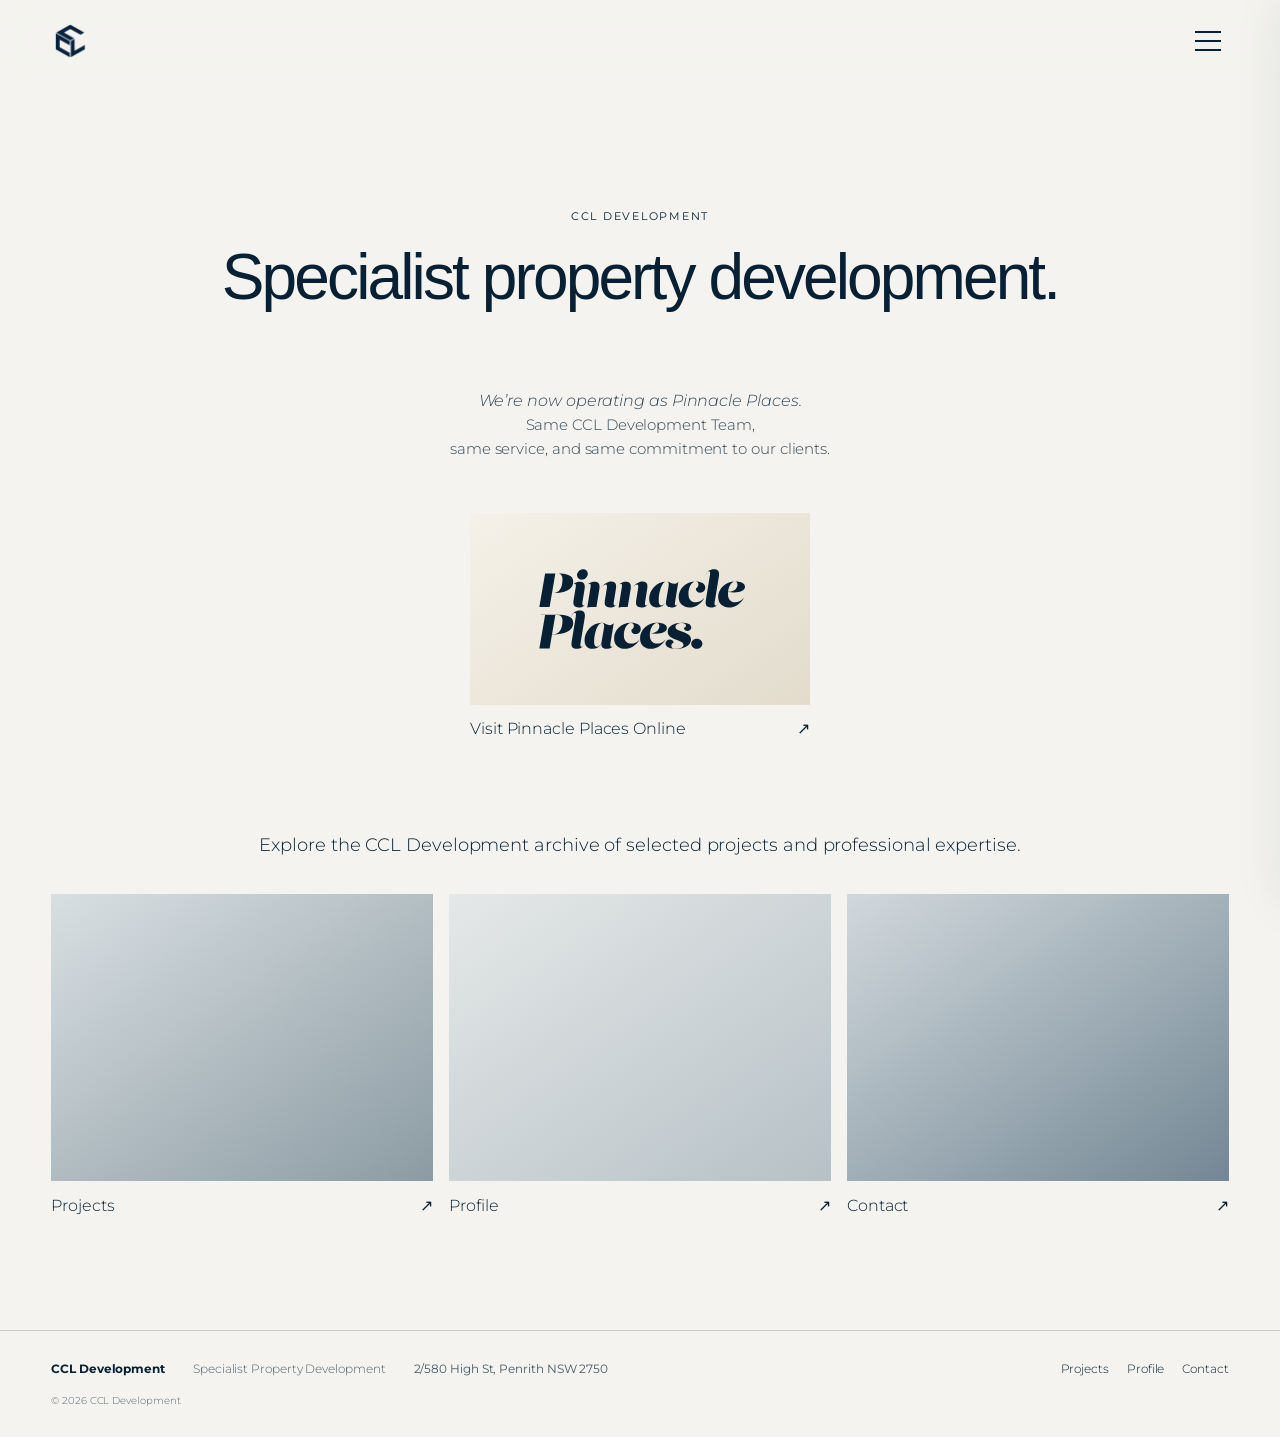
==== index.html @ d432ade6 "Highland Views: two new images and arrow controls for the gallery" ====
<!doctype html>
<html lang="en-AU">
<head>
<meta charset="utf-8">
<meta name="viewport" content="width=device-width, initial-scale=1">
<meta name="theme-color" content="#072033">
<meta name="description" content="CCL Development is a boutique property development firm based in Western Sydney offering specialist services for residential, urban and masterplanned sites across NSW and the Gold Coast.">
<link rel="canonical" href="https://www.ccldevelopment.com.au/"><link rel="icon" href="/favicon.ico" sizes="any"><link rel="icon" type="image/png" sizes="144x144" href="/assets/favicon-144.png?v=2"><link rel="icon" type="image/png" sizes="192x192" href="/assets/icon-192.png?v=2"><link rel="apple-touch-icon" sizes="180x180" href="/assets/apple-touch-icon.png?v=2">
<meta name="robots" content="index, follow, max-image-preview:large, noai, noimageai">
<meta property="og:type" content="website">
<meta property="og:site_name" content="CCL Development">
<meta property="og:locale" content="en_AU">
<meta property="og:title" content="CCL Development | Specialist Property Development">
<meta property="og:description" content="CCL Development is a boutique property development firm based in Western Sydney offering specialist services for residential, urban and masterplanned sites across NSW and the Gold Coast.">
<meta property="og:url" content="https://www.ccldevelopment.com.au/">
<meta property="og:image" content="https://www.ccldevelopment.com.au/assets/og-card.jpg">
<meta property="og:image:width" content="1200">
<meta property="og:image:height" content="630">
<meta property="og:image:alt" content="CCL Development wordmark">
<meta name="twitter:card" content="summary_large_image">
<meta name="twitter:title" content="CCL Development | Specialist Property Development">
<meta name="twitter:description" content="CCL Development is a boutique property development firm based in Western Sydney offering specialist services for residential, urban and masterplanned sites across NSW and the Gold Coast.">
<meta name="twitter:image" content="https://www.ccldevelopment.com.au/assets/og-card.jpg">
<script type="application/ld+json">{"@context":"https://schema.org","@type":"ProfessionalService","@id":"https://www.ccldevelopment.com.au/#business","name":"CCL Development","legalName":"CCL Development Pty Ltd","url":"https://www.ccldevelopment.com.au/","description":"CCL Development is a boutique property development firm based in Western Sydney offering specialist services for residential, urban and masterplanned sites across NSW and the Gold Coast.","logo":"https://www.ccldevelopment.com.au/assets/CCL_Brandmark_logo.png","image":"https://www.ccldevelopment.com.au/assets/og-card.jpg","address":{"@type":"PostalAddress","streetAddress":"2/580 High St","addressLocality":"Penrith","addressRegion":"NSW","postalCode":"2750","addressCountry":"AU"},"geo":{"@type":"GeoCoordinates","latitude":-33.7528,"longitude":150.6917},"hasMap":"https://share.google/WNM6VD8Fxzm7OBNzL","areaServed":[{"@type":"AdministrativeArea","name":"Western Sydney"},{"@type":"State","name":"New South Wales"},{"@type":"AdministrativeArea","name":"Gold Coast"}],"knowsAbout":["residential property development","urban development","masterplanned communities","site acquisition and development strategy"],"sameAs":["https://share.google/WNM6VD8Fxzm7OBNzL","https://www.linkedin.com/company/ccl-development"],"hasOfferCatalog":{"@type":"OfferCatalog","name":"CCL Development services","itemListElement":[{"@type":"Offer","itemOffered":{"@type":"Service","name":"residential property development","areaServed":{"@type":"State","name":"New South Wales"}}},{"@type":"Offer","itemOffered":{"@type":"Service","name":"urban development","areaServed":{"@type":"State","name":"New South Wales"}}},{"@type":"Offer","itemOffered":{"@type":"Service","name":"masterplanned sites","areaServed":[{"@type":"State","name":"New South Wales"},{"@type":"AdministrativeArea","name":"Gold Coast"}]}}]}}</script>
<script type="application/ld+json">{"@context":"https://schema.org","@type":"WebSite","@id":"https://www.ccldevelopment.com.au/#website","name":"CCL Development","url":"https://www.ccldevelopment.com.au/","inLanguage":"en-AU","publisher":{"@id":"https://www.ccldevelopment.com.au/#business"}}</script>

<title>CCL Development | Specialist Property Development</title>
<link rel="preload" as="image" href="/assets/ccl-background.webp" type="image/webp" fetchpriority="high"><link rel="preload" href="/assets/fonts/montserrat-latin-var.woff2" as="font" type="font/woff2" crossorigin><link rel="stylesheet" href="/style.css?v=19">
<script defer src="/script.js?v=11"></script>
</head>
<body class="launch-transition intro-pending">
<div class="intro launch-overlay" aria-label="CCL Development introduction">
  <div class="intro-brand">
    <img class="intro-mark" src="/assets/CCL_Brandmark_logo.png" alt="CCL cube mark">
    <img class="intro-wordmark" src="/assets/CCL_wordmark.png" alt="CCL Development">
    <img class="intro-descriptor" src="/assets/CCL_wordmark-specialist property development.png" alt="Specialist Property Development">
  </div>
</div>
<header class="site-header">
  <a class="header-brand" href="/" aria-label="CCL Development home"><img class="header-brand-icon" src="/assets/CCL_Brandmark_logo.png" alt=""><img class="header-brand-wordmark" src="/assets/CCL_wordmark.png" alt="CCL Development"></a>
  <button class="menu-toggle" type="button" aria-label="Open menu" aria-expanded="false" aria-controls="site-menu"><span></span><span></span><span></span></button>
</header>
<div class="menu-scrim" hidden></div>
<nav class="site-menu" id="site-menu" aria-label="Main navigation" aria-hidden="true">
  <a href="/projects/">Projects <span>↗︎</span></a>
  <a href="/profile/">Profile <span>↗︎</span></a>
  <a href="/contact/">Contact <span>↗︎</span></a>
</nav>
<main id="main-content">
<section class="home-intro">
  <p class="eyebrow" data-reveal>CCL Development</p>
  <h1 data-reveal>Specialist property development.</h1>
  <p class="rebrand-note"><span class="rebrand-lead" data-reveal>We’re now operating as Pinnacle Places.</span><br><span class="rebrand-plain" data-reveal>Same CCL Development Team,<br> same service, and same commitment to our clients.</span></p>
  <a class="pinnacle-card" data-reveal href="https://www.pinnacleplaces.com.au/" target="_blank" rel="noopener">
    <span class="pinnacle-panel"><span class="pinnacle-logo" role="img" aria-label="Pinnacle Places"></span></span>
    <span class="card-label">Visit Pinnacle Places Online <b>↗︎</b></span>
  </a>

  <p data-reveal>Explore the CCL Development archive of selected projects and professional expertise.</p>
</section>
<section class="destination-grid" aria-label="Explore CCL Development">
  <a class="destination-card" data-reveal href="/projects/"><span class="card-image project-image"></span><span class="card-label">Projects <b>↗︎</b></span></a>
  <a class="destination-card" data-reveal href="/profile/"><span class="card-image profile-image"></span><span class="card-label">Profile <b>↗︎</b></span></a>
  <a class="destination-card" data-reveal href="/contact/"><span class="card-image contact-image"></span><span class="card-label">Contact <b>↗︎</b></span></a>
</section>
</main>
<footer class="site-footer"><a href="/">CCL Development</a><span>Specialist Property Development</span><a class="footer-address" href="https://share.google/WNM6VD8Fxzm7OBNzL" target="_blank" rel="noopener">2/580 High St, Penrith NSW 2750</a><div class="footer-links"><a href="/projects/">Projects</a><a href="/profile/">Profile</a><a href="/contact/">Contact</a></div><small>© <span data-year></span> CCL Development</small></footer>
</body></html>
---- style.css ----
:root{--navy:#072033;--paper:#f4f3ef;--white:#fff;--ink:#072033;--ease:cubic-bezier(.22,1,.36,1);font-family:Arial,Helvetica,sans-serif;color:var(--ink);background:var(--paper)}*{box-sizing:border-box}html{scroll-behavior:smooth}body{margin:0;background:var(--paper);color:var(--navy);min-height:100vh}a{color:inherit}button{font:inherit}.intro{position:fixed;inset:0;z-index:1000;display:grid;place-items:center;background-color:var(--navy);background-image:url('/assets/ccl-background.webp');background-size:cover;background-position:center;animation:intro-out 700ms ease 3.25s forwards;pointer-events:none}.intro-brand{width:min(520px,78vw);display:flex;flex-direction:column;align-items:center;gap:clamp(16px,3vh,28px)}.intro-mark{width:clamp(100px,15vw,160px);height:auto;display:block;opacity:0;animation:asset-in 500ms ease .35s forwards}.intro-wordmark,.intro-descriptor{width:min(75%,360px);animation:asset-in 500ms ease 1.55s forwards}.intro-wordmark{width:min(100%,500px);animation:asset-in 500ms ease 1.05s forwards} .intro-descriptor{width:min(75%,360px);animation:asset-in 500ms ease 1.55s forwards}@keyframes asset-in{to{opacity:1}}@keyframes intro-out{to{opacity:0;visibility:hidden}}body.intro-pending{overflow:hidden;animation:unlock 0s linear 3.95s forwards}@keyframes unlock{to{overflow:auto}}.site-header{position:fixed;z-index:100;top:0;left:0;right:0;min-height:76px;padding:20px clamp(20px,4vw,56px);display:flex;align-items:center;justify-content:space-between;background:rgba(244,243,239,.92);backdrop-filter:blur(12px);-webkit-backdrop-filter:blur(12px)}.header-brand{position:relative;display:flex;align-items:center;width:clamp(180px,25vw,300px);height:36px;line-height:0;text-decoration:none}
.header-brand img{display:block;width:auto;height:36px;max-width:100%;object-fit:contain;transition:opacity .2s ease}
.header-brand .header-brand-icon{opacity:1}
.header-brand .header-brand-wordmark{position:absolute;left:0;top:50%;height:36px;width:auto;max-width:100%;opacity:0;transform:translateY(-50%)}
.header-brand:hover .header-brand-icon,.header-brand:focus-visible .header-brand-icon{opacity:0}
.header-brand:hover .header-brand-wordmark,.header-brand:focus-visible .header-brand-wordmark{opacity:1}
@media(max-width:700px){.header-brand{height:30px}.header-brand img,.header-brand .header-brand-wordmark{height:30px}}.menu-toggle{width:42px;height:42px;display:grid;place-content:center;gap:7px;border:0;background:transparent;color:var(--navy);cursor:pointer;z-index:121}.menu-toggle span{width:26px;height:2px;background:var(--navy);display:block;transition:transform .25s ease,opacity .2s ease}.menu-toggle span:nth-child(1){transform:translateY(0)}.menu-toggle span:nth-child(2){transform:translateY(0)}.menu-toggle span:nth-child(3){transform:translateY(0)}.menu-toggle[aria-expanded=true] span:nth-child(1){transform:translateY(9px) rotate(45deg)}.menu-toggle[aria-expanded=true] span:nth-child(2){opacity:0}.menu-toggle[aria-expanded=true] span:nth-child(3){transform:translateY(-9px) rotate(-45deg)}.menu-scrim{position:fixed;inset:0;background:rgba(7,32,51,.16);z-index:109}.site-menu{position:fixed;z-index:110;top:0;right:0;width:min(460px,100%);height:100dvh;padding:120px clamp(28px,6vw,64px) 48px;background:rgba(244,243,239,.97);display:flex;flex-direction:column;gap:0;transform:translateX(102%);transition:transform .35s var(--ease);box-shadow:-12px 0 45px rgba(7,32,51,.08)}.site-menu.open{transform:translateX(0)}.site-menu a{padding:22px 0;border-bottom:1px solid rgba(7,32,51,.18);text-decoration:none;font-size:clamp(28px,4vw,42px);display:flex;justify-content:space-between;align-items:center}.site-menu a span{font-size:20px}.home-intro{max-width:900px;margin:0 auto;padding:clamp(150px,22vh,230px) 24px 70px;text-align:center}.eyebrow{text-transform:uppercase;letter-spacing:.16em;font-size:11px}.home-intro h1{font-size:clamp(34px,6vw,72px);font-weight:400;letter-spacing:var(--heading-tracking);line-height:1.03;margin:22px auto;max-width:780px}.home-intro>p:last-child{font-size:clamp(15px,1.5vw,18px);line-height:1.7;max-width:500px;margin:0 auto}.destination-grid{display:grid;grid-template-columns:repeat(3,minmax(0,1fr));gap:16px;padding:0 clamp(20px,4vw,56px) 100px}.destination-card{text-decoration:none;min-width:0}.card-image{display:block;aspect-ratio:4/3;background:#eef0f1;position:relative;overflow:hidden}.project-image{background:linear-gradient(145deg,#d8dfe2,#8c9ba3)}.profile-image{background:linear-gradient(145deg,#e5e8e8,#b6c1c6)}.contact-image{background:linear-gradient(145deg,#d1d8dc,#738794)}.card-image:after{content:'';position:absolute;inset:0;background:var(--navy);opacity:0;transition:opacity .25s ease}.destination-card:hover .card-image:after,.destination-card:focus-visible .card-image:after{opacity:.92}.card-label{display:flex;justify-content:space-between;align-items:center;padding:15px 0;font-size:16px}.card-label b{font-weight:400}.site-footer{padding:30px clamp(20px,4vw,56px);border-top:1px solid rgba(7,32,51,.18);display:flex;flex-wrap:wrap;gap:18px 28px;align-items:center;font-size:12px}.site-footer>a{text-decoration:none;font-weight:700}.site-footer>span{opacity:.7}.footer-links{display:flex;gap:18px;margin-left:auto}.footer-links a{text-decoration:none}.site-footer small{width:100%;opacity:.65}.page-content{max-width:1000px;margin:0 auto;padding:160px 24px 100px;min-height:70vh}.page-content h1{font-size:clamp(38px,7vw,76px);font-weight:400;letter-spacing:var(--heading-tracking);margin:0 0 24px}.page-content p{max-width:680px;line-height:1.8}.text-link{display:inline-block;margin-top:20px;text-underline-offset:5px}@media(max-width:700px){.intro{background-image:url('/assets/ccl-background.webp')}.intro-brand{width:min(82vw,420px)}.intro-mark{width:clamp(100px,25vw,140px)}.site-header{min-height:68px;padding:15px 18px}.header-brand{width:min(66vw,245px)}.destination-grid{grid-template-columns:1fr;gap:24px;padding-bottom:64px}.card-image{aspect-ratio:5/3}.site-footer{align-items:flex-start;flex-direction:column;gap:12px}.footer-links{margin-left:0;flex-wrap:wrap}.home-intro{padding-top:145px}.site-menu{padding-top:100px}}@media(prefers-reduced-motion:reduce){*,*:before,*:after{scroll-behavior:auto!important;animation-duration:.01ms!important;animation-delay:0ms!important;transition-duration:.01ms!important}.intro{display:none}body.intro-pending{overflow:auto}}
/* Launch overlay: brand assets arrive in sequence, hold, then reveal the homepage. */
.launch-transition{overflow:hidden}
.launch-overlay.intro{
  background-color:var(--navy);
  background-image:url('[data-uri]'),url('/assets/ccl-background.webp');
  background-size:cover;
  background-position:center;
  animation:intro-out 700ms ease 3.25s forwards;
  pointer-events:none;
}
.launch-overlay .intro-brand img{
  display:block;
  height:auto;
  max-width:100%;
  filter:brightness(0) invert(1);
  opacity:0;
}
.launch-overlay .intro-mark{width:clamp(100px,15vw,160px);animation:ccl-fade-in 350ms ease-out .125s both}
.launch-overlay .intro-wordmark{width:min(100%,500px);animation:ccl-fade-in 325ms ease-out .575s both}
.launch-overlay .intro-descriptor{width:min(75%,360px);animation:ccl-fade-in 325ms ease-out 1.025s both}
@keyframes ccl-fade-in{from{opacity:0}to{opacity:1}}
@media(max-width:700px){
 .launch-overlay.intro{background-image:url('[data-uri]'),url('/assets/ccl-background.webp')}
 .launch-overlay .intro-brand{width:min(82vw,420px)}
 .launch-overlay .intro-mark{width:clamp(100px,25vw,140px)}
 .launch-overlay .intro-wordmark{width:100%}
 .launch-overlay .intro-descriptor{width:min(88%,360px)}
}
@media(prefers-reduced-motion:reduce){
 .launch-overlay.intro{animation:intro-out 1ms linear 3s forwards}
 .launch-overlay .intro-mark,.launch-overlay .intro-wordmark,.launch-overlay .intro-descriptor{animation:none!important;opacity:1!important}
 .launch-transition{overflow:auto}
}

/* Projects index and project-detail image gallery */
.projects-page{max-width:none;padding-left:clamp(20px,4vw,56px);padding-right:clamp(20px,4vw,56px)}
.projects-page>.eyebrow{margin-bottom:16px}
.projects-page>h1{margin-bottom:44px}
.project-list{padding:0 0 40px;gap:16px}
.project-list .card-image{aspect-ratio:4/3}
.project-detail{padding-top:76px}
.project-detail-intro{max-width:1000px;margin:0 auto;padding:clamp(100px,16vh,170px) 24px 48px}
.project-detail-intro h1{font-size:clamp(38px,7vw,76px);font-weight:400;letter-spacing:var(--heading-tracking);margin:0}
.gallery{position:relative}
.project-gallery{display:flex;gap:16px;overflow-x:auto;overscroll-behavior-x:contain;padding:0 clamp(20px,4vw,56px) 84px;scroll-snap-type:x mandatory;scroll-padding-inline:clamp(20px,4vw,56px)}
.project-gallery:focus-visible{outline:2px solid var(--navy);outline-offset:-4px}
.gallery-nav{position:absolute;right:clamp(20px,4vw,56px);bottom:18px;display:flex;gap:10px}
.gallery-nav[hidden]{display:none}
.gallery-arrow{width:44px;height:44px;display:grid;place-content:center;border:1px solid rgba(7,32,51,.26);border-radius:50%;background:transparent;color:var(--navy);font:inherit;font-size:17px;line-height:1;cursor:pointer;transition:background .25s var(--ease),color .25s var(--ease),border-color .25s var(--ease),opacity .25s ease}
.gallery-arrow:hover,.gallery-arrow:focus-visible{background:var(--navy);border-color:var(--navy);color:var(--paper)}
.gallery-arrow:focus-visible{outline:2px solid var(--navy);outline-offset:2px}
.gallery-arrow[disabled]{opacity:.26;cursor:default;background:transparent;border-color:rgba(7,32,51,.26);color:var(--navy)}
.project-gallery:empty{min-height:0}
.project-gallery>*{flex:0 0 min(72vw,760px);min-width:0;scroll-snap-align:start}
.project-gallery img{display:block;width:100%;height:auto;object-fit:cover}
@media(max-width:700px){.project-list{grid-template-columns:1fr;gap:24px}.project-detail-intro{padding-top:110px}.project-gallery>*{flex-basis:86vw}.gallery-arrow{width:40px;height:40px;font-size:16px}}

/* Typography: geometric sans-serif system stack, Gotham-adjacent. */
/* Typography tokens.
   Headings: Arial on every platform, with metric-matching Liberation Sans as
   the fallback for Linux and Android so the face does not drift to Roboto.
   Body: Montserrat Light, self-hosted variable woff2, set at -0.005em tracking
   to mirror Rebekah's Illustrator setting. To swap the body face, change
   --font-body and the @font-face below; nothing else needs touching. */
@font-face{
  font-family:'Montserrat';
  src:url('/assets/fonts/montserrat-latin-var.woff2') format('woff2');
  font-weight:100 900;
  font-style:normal;
  font-display:swap;
  unicode-range:U+0000-00FF,U+0131,U+0152-0153,U+02BB-02BC,U+02C6,U+02DA,U+02DC,U+0304,U+0308,U+0329,U+2000-206F,U+2074,U+20AC,U+2122,U+2191,U+2193,U+2212,U+2215,U+FEFF,U+FFFD;
}
@font-face{
  font-family:'Montserrat';
  src:url('/assets/fonts/montserrat-latin-italic-var.woff2') format('woff2');
  font-weight:100 900;
  font-style:italic;
  font-display:swap;
  unicode-range:U+0000-00FF,U+0131,U+0152-0153,U+02BB-02BC,U+02C6,U+02DA,U+02DC,U+0304,U+0308,U+0329,U+2000-206F,U+2074,U+20AC,U+2122,U+2191,U+2193,U+2212,U+2215,U+FEFF,U+FFFD;
}
:root{
  --font-heading:Arial,"Liberation Sans","Helvetica Neue",Helvetica,sans-serif;
  --font-body:'Montserrat',Arial,"Liberation Sans","Helvetica Neue",Helvetica,sans-serif;
  --heading-tracking:-.045em;
  --heading-leading:1.03;
  --body-tracking:-.005em;
  font-family:var(--font-body)
}
body,input,textarea,button{font-family:var(--font-body);letter-spacing:var(--body-tracking)}
.card-label,.site-footer{font-weight:300}
h1,h2,h3,.site-menu a{font-family:var(--font-heading);font-weight:400;letter-spacing:var(--heading-tracking);line-height:var(--heading-leading)}

.page-content p,.home-intro>p:last-child{font-weight:300;line-height:1.7}
.contact-page>p{margin-bottom:32px}






.contact-submit{align-self:flex-start;min-width:130px;padding:14px 24px;border:1px solid var(--navy);background:var(--navy);color:#fff;cursor:pointer;transition:background .2s ease,color .2s ease}
.contact-submit:hover,.contact-submit:focus-visible{background:transparent;color:var(--navy)}


.home-intro h1{font-size:clamp(32px,5.4vw,64px);max-width:860px;text-wrap:balance}

/* ---- home hero rhythm -------------------------------------------------
   Vertical gaps are expressed in line heights so the spacing she asked for
   ("three line breaks", "two more") survives any font size change. */
.home-intro{--lede-size:clamp(15px,1.5vw,18px);--lede-line:calc(var(--lede-size) * 1.7)}
.home-intro h1{margin-bottom:0}
.home-intro>p:last-child{margin:calc(var(--lede-line) * 3) auto 0;max-width:780px}

/* Rebrand notice. First sentence stays italic, the qualifying line under it
   is upright and a point smaller. */
.rebrand-note{--note-size:clamp(14px,1.35vw,16px);--note-line:calc(var(--note-size) * 1.6);
  font-size:var(--note-size);font-style:italic;font-weight:300;line-height:1.6;
  letter-spacing:var(--body-tracking);color:rgba(7,32,51,.82);max-width:min(680px,100%);
  margin:calc(var(--note-line) * 3) auto calc(var(--note-line) + 26px)}
.rebrand-note .rebrand-plain{display:inline-block;font-style:normal;font-size:calc(var(--note-size) - 1px)}

/* Pinnacle Places card. Same anatomy as the destination cards below: a panel
   that floods navy on hover, with the label and CCL arrow beneath it. The
   wordmark is the client's own SVG, tinted through a mask so it can flip from
   navy to cream without needing a second file. */
.pinnacle-card{display:block;width:min(340px,100%);margin:0 auto;text-decoration:none}
.pinnacle-panel{display:grid;place-items:center;position:relative;overflow:hidden;aspect-ratio:16/9;
  background:linear-gradient(145deg,#f5f1e8,#e3dccd)}
.pinnacle-panel:after{content:'';position:absolute;inset:0;background:var(--navy);opacity:0;
  transition:opacity .25s var(--ease)}
.pinnacle-card:hover .pinnacle-panel:after,.pinnacle-card:focus-visible .pinnacle-panel:after{opacity:.94}
.pinnacle-logo{position:relative;z-index:1;width:62%;aspect-ratio:277/105.08;background-color:var(--navy);
  -webkit-mask:url('/assets/pinnacle-places-wordmark.svg') center/contain no-repeat;
  mask:url('/assets/pinnacle-places-wordmark.svg') center/contain no-repeat;
  transition:background-color .25s var(--ease)}
.pinnacle-card:hover .pinnacle-logo,.pinnacle-card:focus-visible .pinnacle-logo{background-color:#FBF6EA}
.pinnacle-card .card-label{padding:14px 0 0}

/* tighter join between the hero and the three cards so they read as one block */
.home-intro{padding-bottom:34px}

/* ---- entrance ---------------------------------------------------------
   Copy settles line by line, down the page and then across. Headings and
   paragraphs are split into measured lines by script.js, so each line lifts
   and fades a beat after the one above it; cards, panels and images arrive
   as whole blocks. Only armed when the script runs (body.reveal-ready), so
   nothing is ever hidden if it fails. */
.reveal-ready [data-reveal]:not(.rv-lines){opacity:0;transform:translateY(18px);
  transition:opacity .9s var(--ease),transform .9s var(--ease)}
.reveal-ready [data-reveal]:not(.rv-lines).is-in{opacity:1;transform:none}

/* a word inside a measured line. inline-block so it can carry a transform
   without disturbing the wrap the browser has already chosen. */
.reveal-ready .rv-w{display:inline-block;opacity:0;transform:translateY(.42em);
  transition:opacity .95s var(--ease),transform .95s var(--ease)}
.reveal-ready .rv-lines.is-in .rv-w{opacity:1;transform:none}

/* the rebrand lead needs its own box so it can arrive ahead of the line
   beneath it rather than glued to it */
.rebrand-lead{display:inline-block}

@media(prefers-reduced-motion:reduce){
  .reveal-ready [data-reveal]{opacity:1!important;transform:none!important;transition:none!important}
  .reveal-ready .rv-w{opacity:1!important;transform:none!important;transition:none!important}
}

/* Contact page now points at Pinnacle Places instead of posting a form.
   The submit rule above is reused, so the button keeps its CCL treatment;
   these few lines let an anchor behave like the button it replaced. */
.contact-submit{display:inline-block;text-align:center;text-decoration:none;line-height:1.2}
@media(max-width:700px){.pinnacle-card{width:100%}.pinnacle-card .card-label{padding-top:12px}}

/* Hover affordance. Every card keeps its label and arrow beneath the panel, so
   the label itself underlines on hover and on keyboard focus. The panel
   flooding navy is a slow read; the underline is immediate, and it is the
   clearest signal that the label is the thing being pointed at. */
.destination-card:hover .card-label,
.destination-card:focus-visible .card-label,
.pinnacle-card:hover .card-label,
.pinnacle-card:focus-visible .card-label{text-decoration:underline;text-decoration-thickness:1px;text-underline-offset:5px}

/* Business address. Kept as a plain line in the footer so the address shown
   matches the Google Business Profile exactly, and links through to the
   listing. The contact page copy no longer repeats it. */
.site-footer>a.footer-address{font-weight:400;opacity:.72;text-decoration:none}
.site-footer>a.footer-address:hover,.site-footer>a.footer-address:focus-visible{opacity:1;text-decoration:underline;text-underline-offset:4px}

/* The Pinnacle Places line is the whole instruction on the contact page, so
   it is allowed past the 680px text measure and held to a single line from
   desktop widths up. */
.page-content .contact-enquiries{max-width:none}
@media(min-width:880px){.page-content .contact-enquiries{white-space:nowrap}}

/* Director profile. The portrait sits under the heading with the name and role
   beside it, and the bio runs beneath them, held to the left edge. */
/* The profile uses the site's own text measure, so its left edge lands on the
   same line as the contact page and the project pages. */
.page-content.profile-page{--portrait:clamp(112px,13vw,160px);--portrait-gap:clamp(24px,4vw,48px);--name-size:clamp(17px,1.8vw,21px);--name-lead:1.55;--intro-drop:34px}
.profile-intro{display:grid;grid-template-columns:auto minmax(0,1fr) auto;column-gap:var(--portrait-gap);align-items:center;margin:0 0 var(--intro-drop)}
/* The portrait hangs on the centre of the whitespace between the name block
   and the paragraph, not on the name block itself: it overhangs that gap
   evenly above and below. */
.profile-photo{display:block;width:var(--portrait);height:auto;position:relative;top:calc((var(--portrait) + var(--name-size) * var(--name-lead) * 2 + var(--intro-drop) * 2) / 4)}
.page-content .profile-name{margin:0;max-width:none;text-align:left;font-size:var(--name-size);line-height:var(--name-lead);font-weight:400}
.page-content .profile-name strong{font-weight:600}
/* the bio holds the name's column, so its first line starts under Cameron
   Lamb rather than under the portrait */
.page-content .profile-bio{margin:0 0 0 calc(var(--portrait) + var(--portrait-gap));max-width:790px;text-align:left;line-height:1.75;font-weight:300}
.page-content .profile-link{margin:0;padding:0;max-width:none;text-align:right;justify-self:end}
.profile-link b{font-weight:400}
.profile-link .text-link{margin-top:0}
@media(max-width:820px){
.profile-intro{grid-template-columns:auto minmax(0,1fr);row-gap:22px;margin-bottom:30px}
.page-content .profile-link{grid-column:1/-1;justify-self:start;text-align:left}
}
@media(max-width:520px){
/* phones keep the stacked portrait but take a roomier side inset, so the page
   breathes the way the desktop measure does */
.page-content.profile-page{padding-left:clamp(28px,8.2vw,40px);padding-right:clamp(28px,8.2vw,40px)}
.profile-intro{grid-template-columns:1fr;row-gap:18px}
.profile-photo{width:112px;top:0}
.page-content .profile-bio{margin-left:0}
}
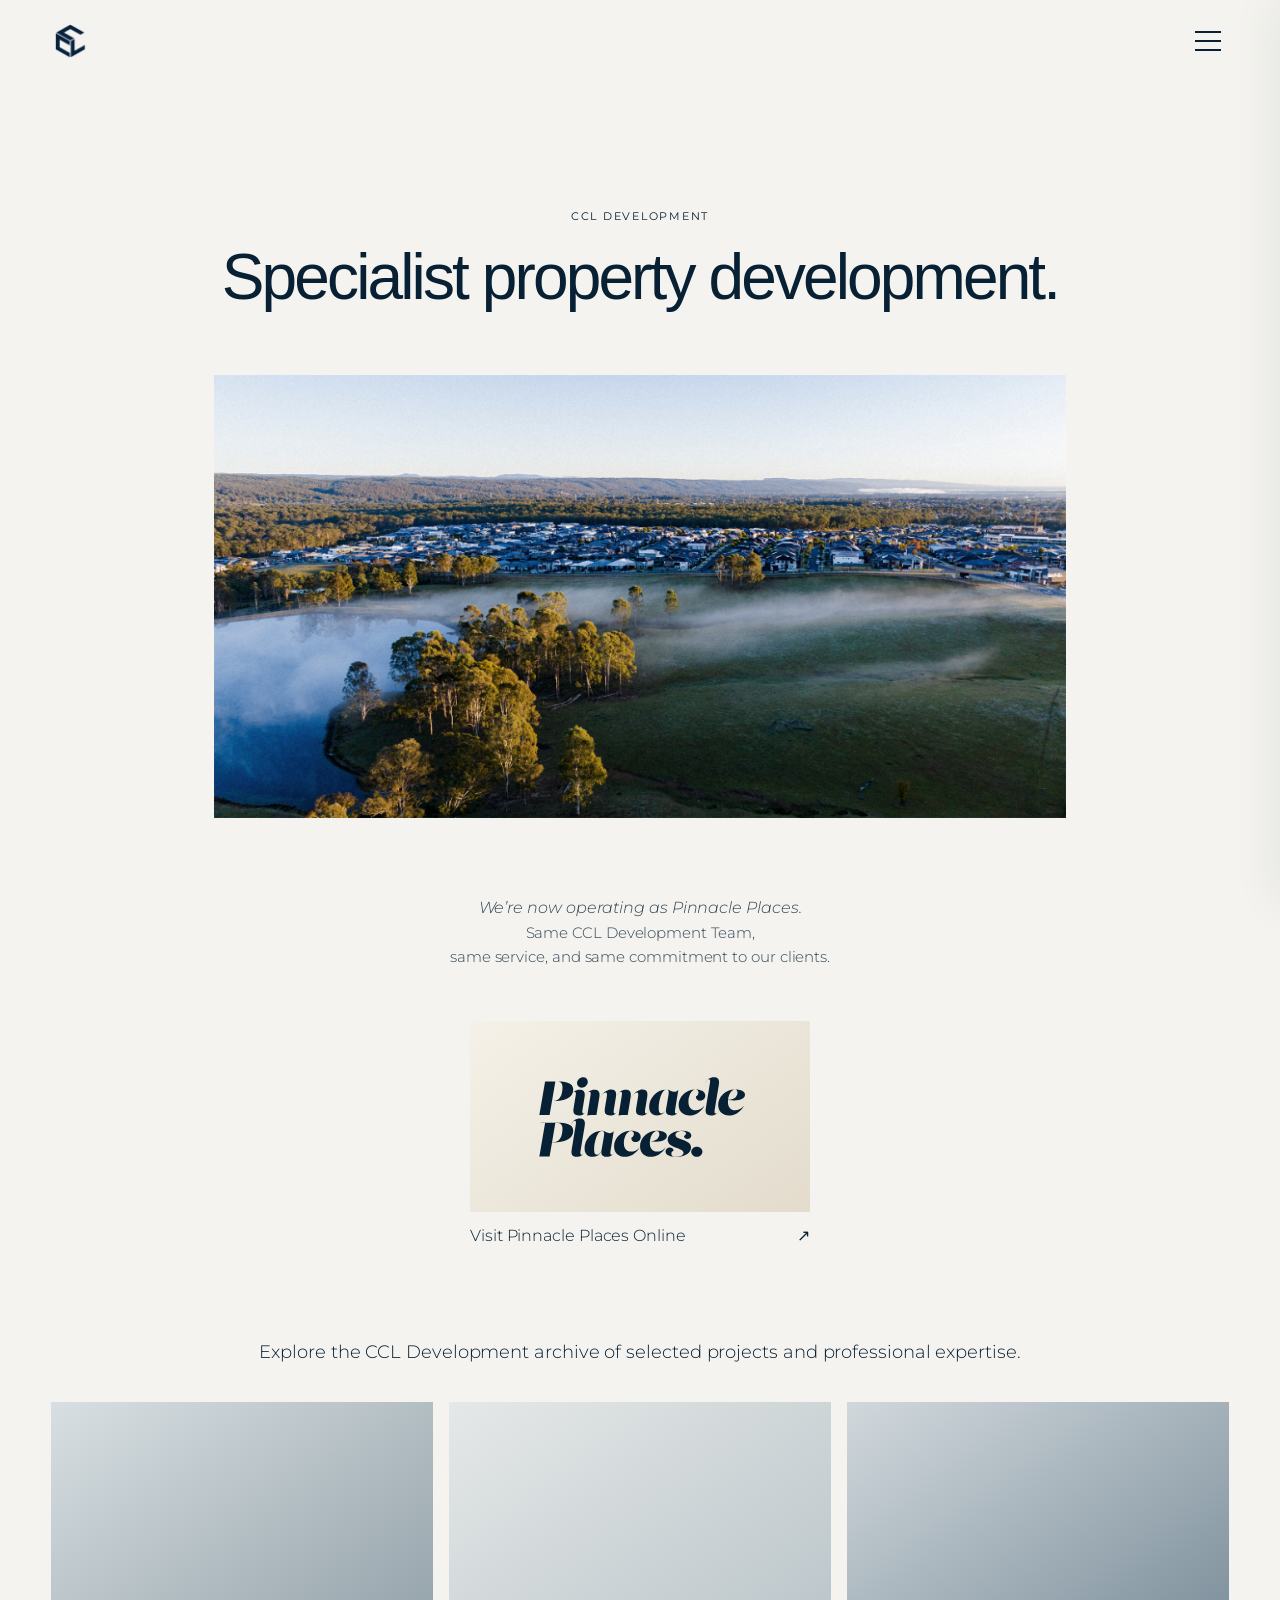
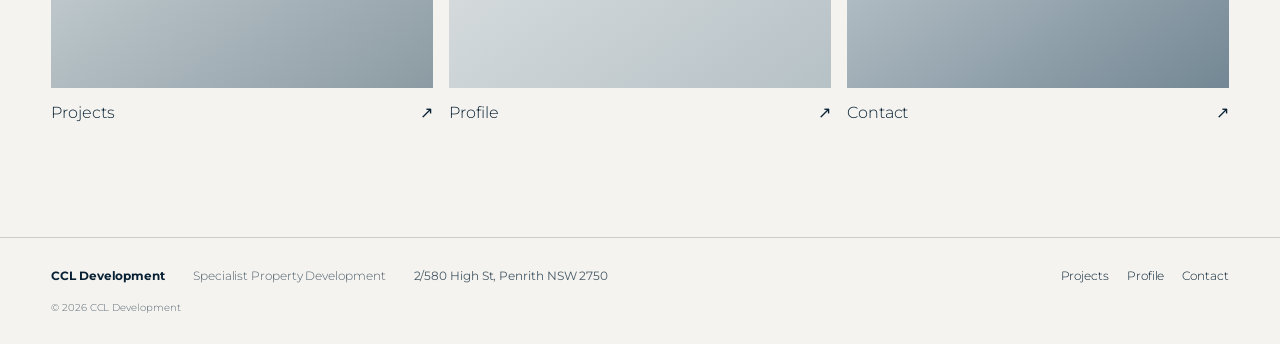
==== commit b3220add: "Add Highland Views image to homepage" ====
--- a/index.html
+++ b/index.html
@@ -25,7 +25,7 @@
 <script type="application/ld+json">{"@context":"https://schema.org","@type":"WebSite","@id":"https://www.ccldevelopment.com.au/#website","name":"CCL Development","url":"https://www.ccldevelopment.com.au/","inLanguage":"en-AU","publisher":{"@id":"https://www.ccldevelopment.com.au/#business"}}</script>
 
 <title>CCL Development | Specialist Property Development</title>
-<link rel="preload" as="image" href="/assets/ccl-background.webp" type="image/webp" fetchpriority="high"><link rel="preload" href="/assets/fonts/montserrat-latin-var.woff2" as="font" type="font/woff2" crossorigin><link rel="stylesheet" href="/style.css?v=19">
+<link rel="preload" as="image" href="/assets/ccl-background.webp" type="image/webp" fetchpriority="high"><link rel="preload" href="/assets/fonts/montserrat-latin-var.woff2" as="font" type="font/woff2" crossorigin><link rel="stylesheet" href="/style.css?v=23">
 <script defer src="/script.js?v=11"></script>
 </head>
 <body class="launch-transition intro-pending">
@@ -50,6 +50,9 @@
 <section class="home-intro">
   <p class="eyebrow" data-reveal>CCL Development</p>
   <h1 data-reveal>Specialist property development.</h1>
+  <figure class="home-feature" data-reveal>
+    <img src="/assets/highland-views-ridge-release-lake-web.png" alt="Aerial view of a lake and residential development at Highland Views">
+  </figure>
   <p class="rebrand-note"><span class="rebrand-lead" data-reveal>We’re now operating as Pinnacle Places.</span><br><span class="rebrand-plain" data-reveal>Same CCL Development Team,<br> same service, and same commitment to our clients.</span></p>
   <a class="pinnacle-card" data-reveal href="https://www.pinnacleplaces.com.au/" target="_blank" rel="noopener">
     <span class="pinnacle-panel"><span class="pinnacle-logo" role="img" aria-label="Pinnacle Places"></span></span>
--- a/style.css
+++ b/style.css
@@ -48,19 +48,44 @@
 .project-detail{padding-top:76px}
 .project-detail-intro{max-width:1000px;margin:0 auto;padding:clamp(100px,16vh,170px) 24px 48px}
 .project-detail-intro h1{font-size:clamp(38px,7vw,76px);font-weight:400;letter-spacing:var(--heading-tracking);margin:0}
-.gallery{position:relative}
-.project-gallery{display:flex;gap:16px;overflow-x:auto;overscroll-behavior-x:contain;padding:0 clamp(20px,4vw,56px) 84px;scroll-snap-type:x mandatory;scroll-padding-inline:clamp(20px,4vw,56px)}
+/* The project heading shares its row with an outside link, the way the
+   director profile shares its row with LinkedIn. */
+.project-intro-head{display:grid;grid-template-columns:minmax(0,1fr) auto;align-items:end;column-gap:clamp(24px,4vw,48px)}
+.project-link{margin:0;text-align:right;justify-self:end;padding-bottom:12px}
+.project-link .text-link{margin-top:0}
+/* Project description: the site's body measure and weight, held under the
+   heading and above the images. */
+.project-summary{margin:clamp(30px,4vh,46px) 0 0;max-width:680px;line-height:1.8;font-weight:300}
+@media(max-width:820px){
+.project-intro-head{grid-template-columns:1fr;row-gap:16px}
+.project-link{text-align:left;justify-self:start;padding-bottom:0}
+}
+/* The gallery takes the same measure as the heading and copy, so the images
+   share the text's left edge. The arrows ride on the images themselves,
+   centred on the image height. */
+.gallery{position:relative;max-width:1000px;margin:0 auto 84px;padding:0 24px;--gallery-inset:24px}
+.project-gallery{display:flex;gap:16px;overflow-x:auto;overscroll-behavior-x:contain;padding:0;scroll-snap-type:x mandatory}
 .project-gallery:focus-visible{outline:2px solid var(--navy);outline-offset:-4px}
-.gallery-nav{position:absolute;right:clamp(20px,4vw,56px);bottom:18px;display:flex;gap:10px}
+.gallery-nav{position:absolute;inset:0;pointer-events:none}
 .gallery-nav[hidden]{display:none}
-.gallery-arrow{width:44px;height:44px;display:grid;place-content:center;border:1px solid rgba(7,32,51,.26);border-radius:50%;background:transparent;color:var(--navy);font:inherit;font-size:17px;line-height:1;cursor:pointer;transition:background .25s var(--ease),color .25s var(--ease),border-color .25s var(--ease),opacity .25s ease}
-.gallery-arrow:hover,.gallery-arrow:focus-visible{background:var(--navy);border-color:var(--navy);color:var(--paper)}
-.gallery-arrow:focus-visible{outline:2px solid var(--navy);outline-offset:2px}
-.gallery-arrow[disabled]{opacity:.26;cursor:default;background:transparent;border-color:rgba(7,32,51,.26);color:var(--navy)}
+.gallery-arrow{position:absolute;top:50%;transform:translateY(-50%);width:48px;height:48px;display:grid;place-content:center;border:0;border-radius:50%;background:rgba(244,243,239,.94);color:var(--navy);font:inherit;font-size:18px;line-height:1;cursor:pointer;pointer-events:auto;box-shadow:0 3px 18px rgba(7,32,51,.22);transition:background .25s var(--ease),color .25s var(--ease),opacity .3s ease}
+.gallery-arrow[data-gallery="prev"]{left:calc(var(--gallery-inset) + 12px)}
+.gallery-arrow[data-gallery="next"]{right:calc(var(--gallery-inset) + 12px)}
+.gallery-arrow:hover,.gallery-arrow:focus-visible{background:var(--navy);color:var(--paper)}
+.gallery-arrow:focus-visible{outline:2px solid var(--navy);outline-offset:3px}
+.gallery-arrow[disabled]{opacity:0;pointer-events:none}
 .project-gallery:empty{min-height:0}
 .project-gallery>*{flex:0 0 min(72vw,760px);min-width:0;scroll-snap-align:start}
 .project-gallery img{display:block;width:100%;height:auto;object-fit:cover}
-@media(max-width:700px){.project-list{grid-template-columns:1fr;gap:24px}.project-detail-intro{padding-top:110px}.project-gallery>*{flex-basis:86vw}.gallery-arrow{width:40px;height:40px;font-size:16px}}
+@media(max-width:700px){.project-list{grid-template-columns:1fr;gap:24px}.project-detail-intro{padding-top:110px}.project-gallery>*{flex-basis:86vw}.gallery-arrow{width:42px;height:42px;font-size:17px}}
+/* Phones take the same roomier side inset as the director profile, so the
+   heading and the images line up with that page. */
+@media(max-width:520px){
+.project-detail{--page-inset:clamp(28px,8.2vw,40px)}
+.project-detail-intro{padding-left:var(--page-inset);padding-right:var(--page-inset)}
+.gallery{padding-left:var(--page-inset);padding-right:var(--page-inset);--gallery-inset:var(--page-inset)}
+.project-gallery>*{flex-basis:100%}
+}
 
 /* Typography: geometric sans-serif system stack, Gotham-adjacent. */
 /* Typography tokens.
@@ -116,6 +141,8 @@
    ("three line breaks", "two more") survives any font size change. */
 .home-intro{--lede-size:clamp(15px,1.5vw,18px);--lede-line:calc(var(--lede-size) * 1.7)}
 .home-intro h1{margin-bottom:0}
+.home-feature{margin:clamp(34px,5vw,64px) auto 0;width:min(100%,900px)}
+.home-feature img{display:block;width:100%;height:auto}
 .home-intro>p:last-child{margin:calc(var(--lede-line) * 3) auto 0;max-width:780px}
 
 /* Rebrand notice. First sentence stays italic, the qualifying line under it
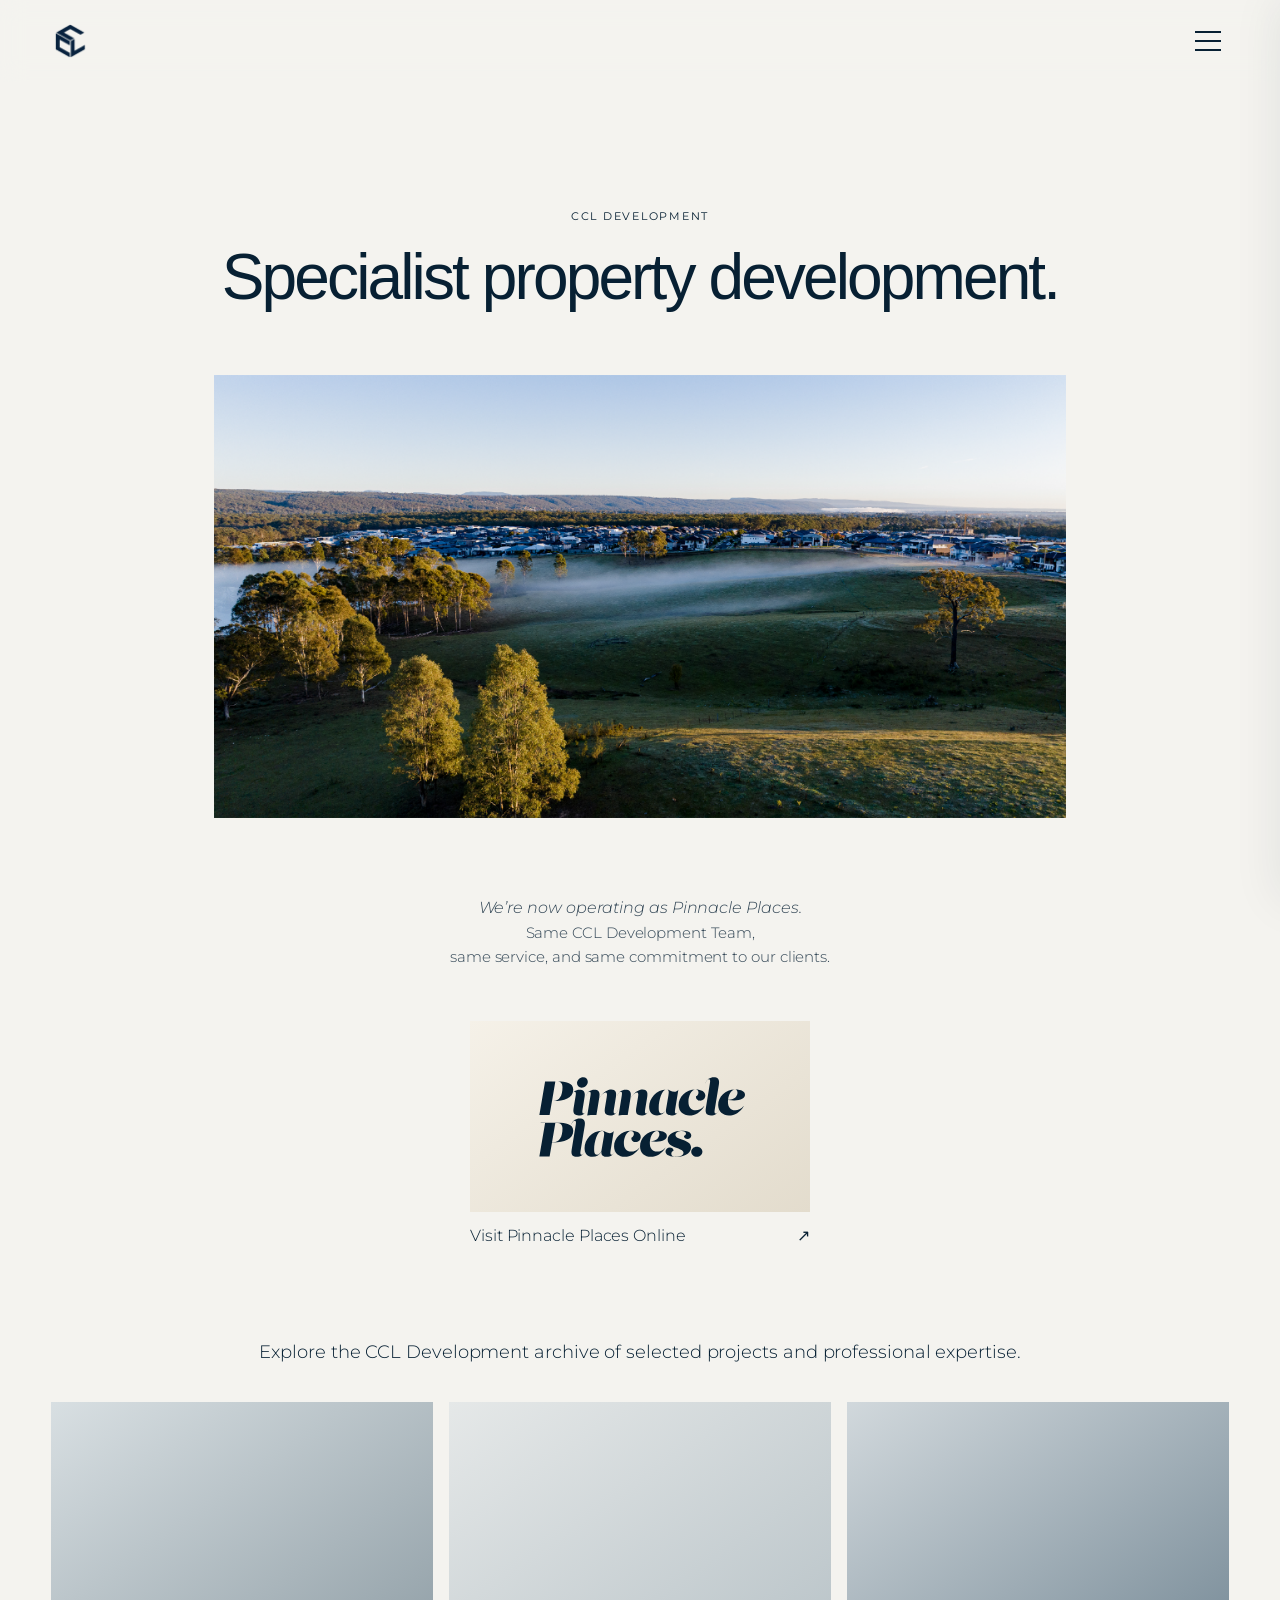
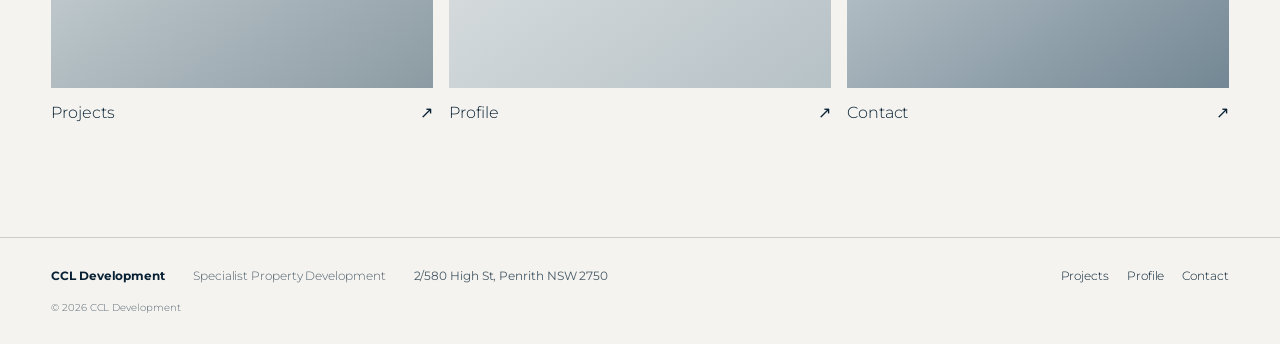
==== commit 82d1d3bd: "Replace landing image and reveal footer on scroll" ====
--- a/index.html
+++ b/index.html
@@ -26,7 +26,7 @@
 
 <title>CCL Development | Specialist Property Development</title>
 <link rel="preload" as="image" href="/assets/ccl-background.webp" type="image/webp" fetchpriority="high"><link rel="preload" href="/assets/fonts/montserrat-latin-var.woff2" as="font" type="font/woff2" crossorigin><link rel="stylesheet" href="/style.css?v=23">
-<script defer src="/script.js?v=11"></script>
+<script defer src="/script.js?v=12"></script>
 </head>
 <body class="launch-transition intro-pending">
 <div class="intro launch-overlay" aria-label="CCL Development introduction">
@@ -51,7 +51,7 @@
   <p class="eyebrow" data-reveal>CCL Development</p>
   <h1 data-reveal>Specialist property development.</h1>
   <figure class="home-feature" data-reveal>
-    <img src="/assets/highland-views-ridge-release-lake-web.png" alt="Aerial view of a lake and residential development at Highland Views">
+    <img src="/assets/ccl-highland-views-mulgoa.png" alt="Aerial view of a lake and residential development at Highland Views">
   </figure>
   <p class="rebrand-note"><span class="rebrand-lead" data-reveal>We’re now operating as Pinnacle Places.</span><br><span class="rebrand-plain" data-reveal>Same CCL Development Team,<br> same service, and same commitment to our clients.</span></p>
   <a class="pinnacle-card" data-reveal href="https://www.pinnacleplaces.com.au/" target="_blank" rel="noopener">
@@ -67,5 +67,5 @@
   <a class="destination-card" data-reveal href="/contact/"><span class="card-image contact-image"></span><span class="card-label">Contact <b>↗︎</b></span></a>
 </section>
 </main>
-<footer class="site-footer"><a href="/">CCL Development</a><span>Specialist Property Development</span><a class="footer-address" href="https://share.google/WNM6VD8Fxzm7OBNzL" target="_blank" rel="noopener">2/580 High St, Penrith NSW 2750</a><div class="footer-links"><a href="/projects/">Projects</a><a href="/profile/">Profile</a><a href="/contact/">Contact</a></div><small>© <span data-year></span> CCL Development</small></footer>
+<footer class="site-footer" data-reveal><a href="/">CCL Development</a><span>Specialist Property Development</span><a class="footer-address" href="https://share.google/WNM6VD8Fxzm7OBNzL" target="_blank" rel="noopener">2/580 High St, Penrith NSW 2750</a><div class="footer-links"><a href="/projects/">Projects</a><a href="/profile/">Profile</a><a href="/contact/">Contact</a></div><small>© <span data-year></span> CCL Development</small></footer>
 </body></html>
--- a/style.css
+++ b/style.css
@@ -76,8 +76,9 @@
 .gallery-arrow[disabled]{opacity:0;pointer-events:none}
 .project-gallery:empty{min-height:0}
 .project-gallery>*{flex:0 0 min(72vw,760px);min-width:0;scroll-snap-align:start}
-.project-gallery img{display:block;width:100%;height:auto;object-fit:cover}
-@media(max-width:700px){.project-list{grid-template-columns:1fr;gap:24px}.project-detail-intro{padding-top:110px}.project-gallery>*{flex-basis:86vw}.gallery-arrow{width:42px;height:42px;font-size:17px}}
+.project-gallery img{display:block;width:100%;aspect-ratio:1.75;height:auto;object-fit:cover}
+.project-gallery img.gallery-portrait{flex:0 0 auto;width:auto;height:min(41.15vw,434px);aspect-ratio:auto;object-fit:contain}
+@media(max-width:700px){.project-list{grid-template-columns:1fr;gap:24px}.project-detail-intro{padding-top:110px}.project-gallery>*{flex-basis:86vw}.project-gallery img.gallery-portrait{height:49.14vw}.gallery-arrow{width:42px;height:42px;font-size:17px}}
 /* Phones take the same roomier side inset as the director profile, so the
    heading and the images line up with that page. */
 @media(max-width:520px){
